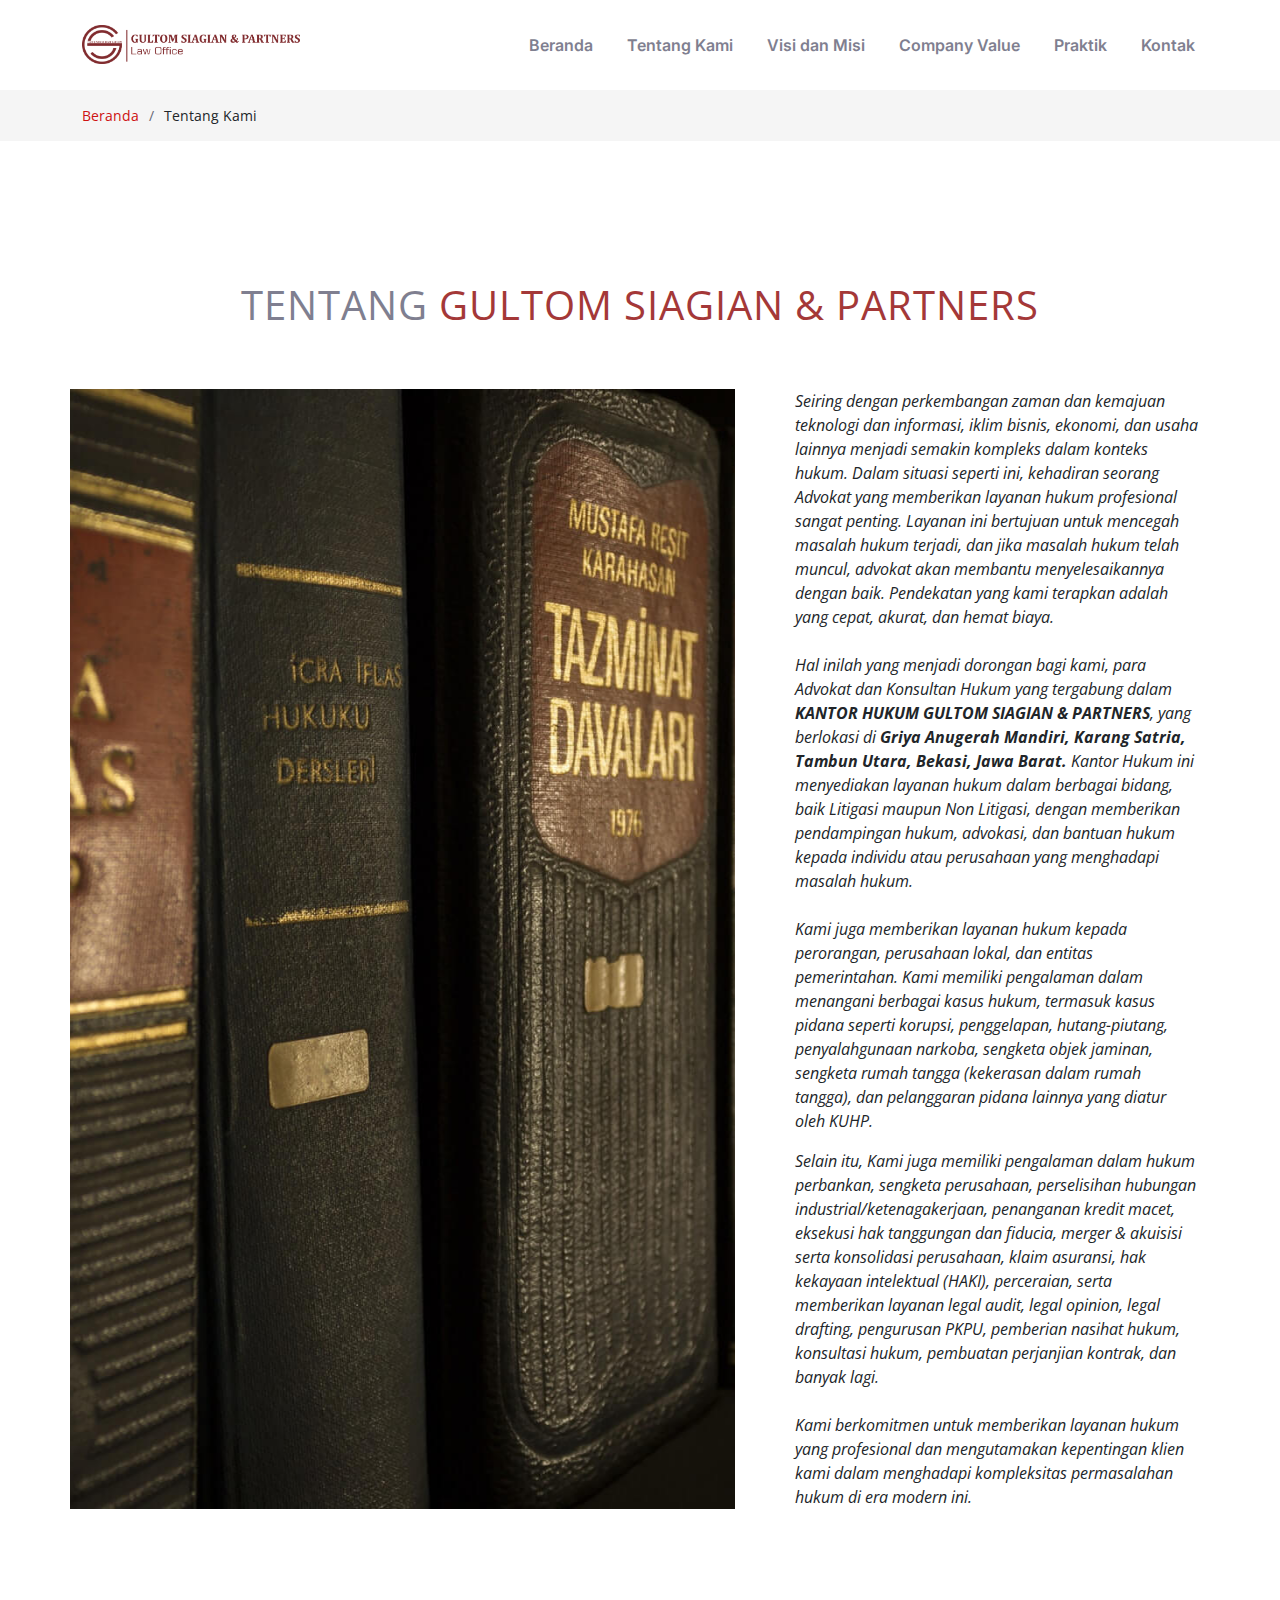
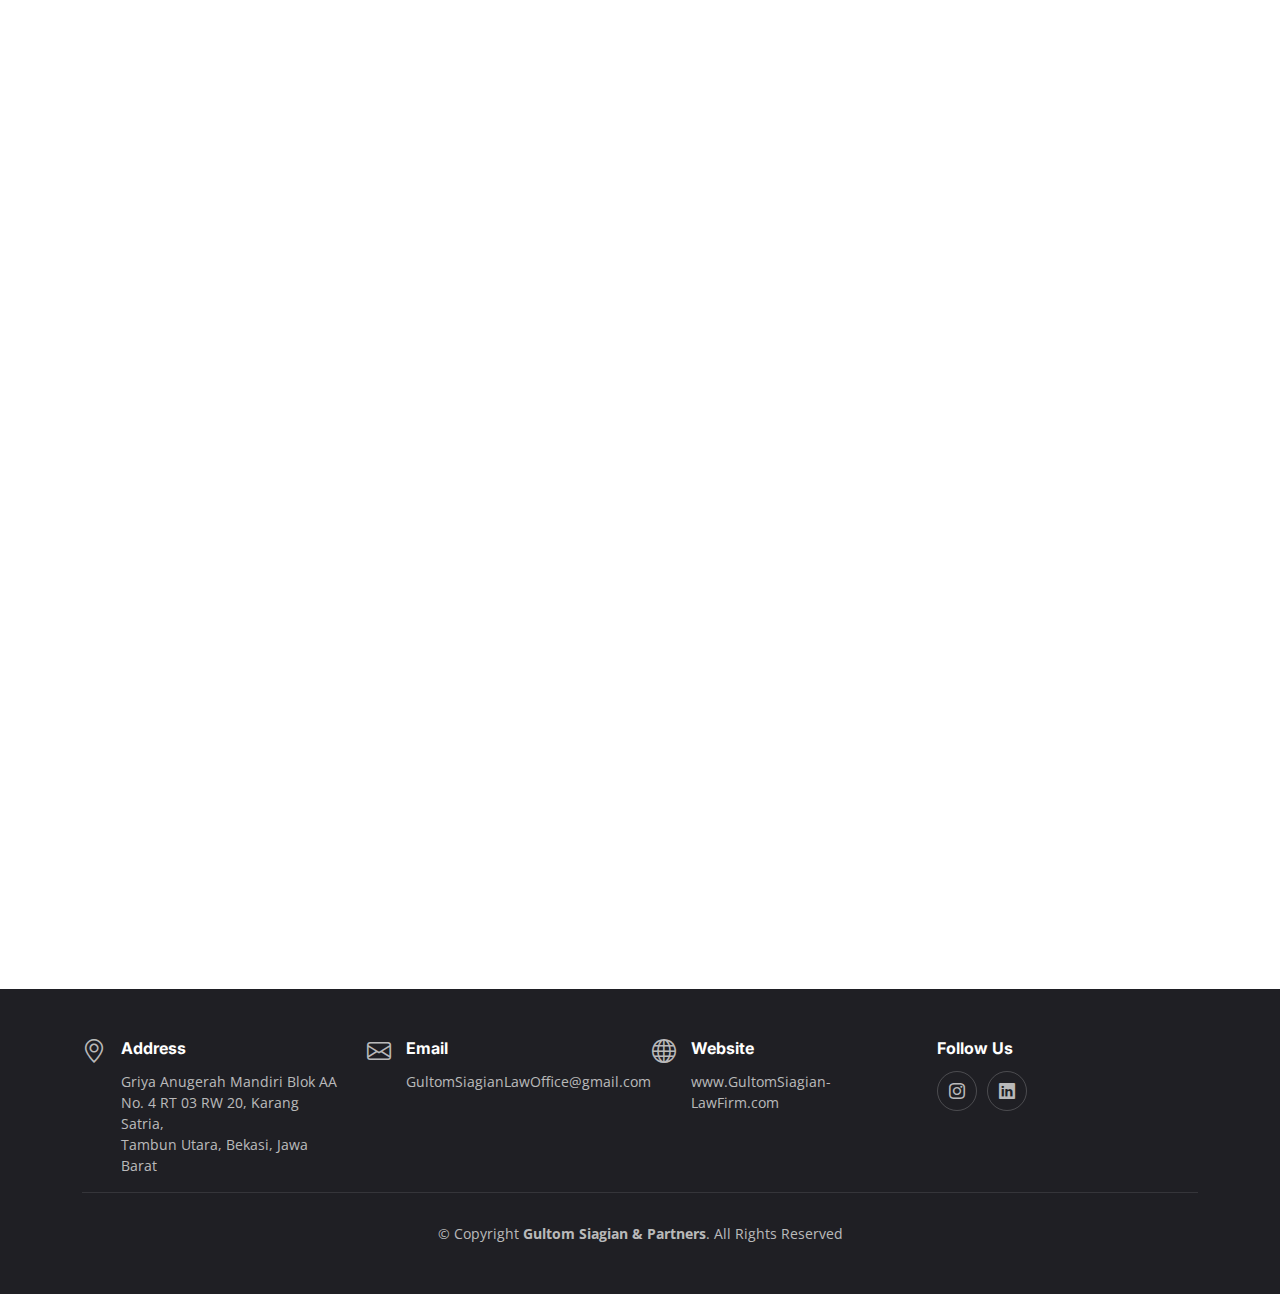
==== about.html @ dcfc1f25 "Add files via upload" ====
<!DOCTYPE html>
<html lang="en">
  <head>
    <meta charset="utf-8" />
    <meta content="width=device-width, initial-scale=1.0" name="viewport" />

    <title>Gultom Siagian & Partners - About Us</title>
    <meta content="" name="description" />
    <meta content="" name="keywords" />

    <!-- Favicons -->
    <link href="assets/img/favicon2.png" rel="icon" />
    <link href="assets/img/apple-touch-icon.png" rel="apple-touch-icon" />

    <!-- Google Fonts -->
    <link rel="preconnect" href="https://fonts.googleapis.com" />
    <link rel="preconnect" href="https://fonts.gstatic.com" crossorigin />
    <link
      href="https://fonts.googleapis.com/css2?family=Open+Sans:ital,wght@0,300;0,400;0,500;0,600;0,700;1,300;1,400;1,600;1,700&family=Amatic+SC:ital,wght@0,300;0,400;0,500;0,600;0,700;1,300;1,400;1,500;1,600;1,700&family=Inter:ital,wght@0,300;0,400;0,500;0,600;0,700;1,300;1,400;1,500;1,600;1,700&display=swap"
      rel="stylesheet"
    />

    <!-- Vendor CSS Files -->
    <link
      href="assets/vendor/bootstrap/css/bootstrap.min.css"
      rel="stylesheet"
    />
    <link
      href="assets/vendor/bootstrap-icons/bootstrap-icons.css"
      rel="stylesheet"
    />
    <link href="assets/vendor/aos/aos.css" rel="stylesheet" />
    <link
      href="assets/vendor/glightbox/css/glightbox.min.css"
      rel="stylesheet"
    />
    <link href="assets/vendor/swiper/swiper-bundle.min.css" rel="stylesheet" />

    <!-- Template Main CSS File -->
    <link href="assets/css/main.css" rel="stylesheet" />
  </head>

  <body>
    <!-- ======= Header ======= -->
    <header id="header" class="header fixed-top d-flex align-items-center">
      <div class="container d-flex align-items-center justify-content-between">
        <a
          href="index.html"
          class="logo d-flex align-items-center me-auto me-lg-0"
        >
          <img src="assets/img/Gultom-Siagian-Partners.png" alt="" />
        </a>

        <nav id="navbar" class="navbar">
          <ul>
            <li><a href="index.html">Beranda</a></li>
            <li><a href="about.html">Tentang Kami</a></li>
            <li><a href="index.html#visimisi">Visi dan Misi</a></li>
            <li><a href="index.html#chefs">Company Value</a></li>
            <li><a href="index.html#Practice">Praktik</a></li>
            <li><a href="index.html#contact">Kontak</a></li>
          </ul>
        </nav>
        <!-- .navbar -->

        <i class="mobile-nav-toggle mobile-nav-show bi bi-list"></i>
        <i class="mobile-nav-toggle mobile-nav-hide d-none bi bi-x"></i>
      </div>
    </header>
    <!-- ======= Breadcrumbs ======= -->
    <div class="breadcrumbs">
      <div class="container">
        <div class="d-flex justify-content-between align-items-center">
          <ol>
            <li><a href="index.html">Beranda</a></li>
            <li>Tentang Kami</li>
          </ol>
        </div>
      </div>
    </div>
    <!-- End Breadcrumbs -->

    <main id="main">

      <!-- ======= About Section ======= -->
    <section id="about-us" class="about">
      <div class="container" data-aos="fade-up">
        <div class="section-header">
          <h2>Tentang <span>Gultom Siagian & Partners</span></h2>
        </div>
        <div class="row gy-4">
          <div class="col-lg-7 position-relative about-img" style="background-image: url(assets/img/About.jpeg) ;" data-aos="fade-up" data-aos-delay="150">
          </div>
          <div class="col-lg-5 d-flex align-items-end" data-aos="fade-up" data-aos-delay="300">
            <div class="content ps-0 ps-lg-5">
              <p><i>
                Seiring dengan perkembangan zaman dan kemajuan teknologi dan informasi, iklim bisnis, ekonomi, dan usaha lainnya menjadi semakin kompleks dalam konteks hukum. Dalam situasi seperti ini, kehadiran seorang Advokat yang memberikan layanan hukum profesional sangat penting. Layanan ini bertujuan untuk mencegah masalah hukum terjadi, dan jika masalah hukum telah muncul, advokat akan membantu menyelesaikannya dengan baik. Pendekatan yang kami terapkan adalah yang cepat, akurat, dan hemat biaya.
                <br>
                <br>
                Hal inilah yang menjadi dorongan bagi kami, para Advokat dan Konsultan Hukum yang tergabung dalam <strong>KANTOR HUKUM GULTOM SIAGIAN & PARTNERS</strong>, yang berlokasi di <strong>Griya Anugerah Mandiri, Karang Satria, Tambun Utara, Bekasi, Jawa Barat.</strong> Kantor Hukum ini menyediakan layanan hukum dalam berbagai bidang, baik Litigasi maupun Non Litigasi, dengan memberikan pendampingan hukum, advokasi, dan bantuan hukum kepada individu atau perusahaan yang menghadapi masalah hukum.
                <br>
                <br>
                Kami juga memberikan layanan hukum kepada perorangan, perusahaan lokal, dan entitas pemerintahan. Kami memiliki pengalaman dalam menangani berbagai kasus hukum, termasuk kasus pidana seperti korupsi, penggelapan, hutang-piutang, penyalahgunaan narkoba, sengketa objek jaminan, sengketa rumah tangga (kekerasan dalam rumah tangga), dan pelanggaran pidana lainnya yang diatur oleh KUHP.
              </i>
              </p>
              <p>
              <i>
                Selain itu, Kami juga memiliki pengalaman dalam hukum perbankan, sengketa perusahaan, perselisihan hubungan industrial/ketenagakerjaan, penanganan kredit macet, eksekusi hak tanggungan dan fiducia, merger & akuisisi serta konsolidasi perusahaan, klaim asuransi, hak kekayaan intelektual (HAKI), perceraian, serta memberikan layanan legal audit, legal opinion, legal drafting, pengurusan PKPU, pemberian nasihat hukum, konsultasi hukum, pembuatan perjanjian kontrak, dan banyak lagi.
                <br>
                <br>
                Kami berkomitmen untuk memberikan layanan hukum yang profesional dan mengutamakan kepentingan klien kami dalam menghadapi kompleksitas permasalahan hukum di era modern ini.
              </i>
              </p>
            </div>
          </div>
        </div>
      </div>
    </section>
    <section id="about-us" class="about2 ">
      <div class="container" data-aos="fade-up">
        <div class="row gy-4">
          <div class="col-lg-7 position-relative about-img" style="background-image: url(assets/img/About5.jpg) ;" data-aos="fade-up" data-aos-delay="150">
          </div>
          <div class="col-lg-5 d-flex align-items-end" data-aos="fade-up" data-aos-delay="300">
            <div class="content ps-0 ps-lg-5">
              <p>
                <strong><i>"Kantor Hukum Gultom Siagian & Partners</strong> merupakan Firma Hukum yang
                menjunjung tinggi Kualitas Layanan Hukum guna membela kepentingan Klien atas
                persoalan hukum yang dihadapi dengan berpegang teguh pada nilai-nilai filosofi
                keadilan, kepastian dan kemanfaatan Hukum.

                <br>
                <br>
                Berdasarkan prinsip-prinsip filosofi tersebut, kami berupaya untuk memberikan layanan jasa hukum terbaik demi kepentingan klien kami. Kami menawarkan layanan hukum preventif (pencegahan) dan layanan hukum represif (pengendalian) sesuai dengan berbagai alternatif solusi yang sesuai dengan peraturan perundang-undangan yang berlaku, serta teori dan prinsip hukum yang berlaku, baik pada tingkat lokal, nasional, maupun internasional.</i>
              </p>

              <p>
                 <i>Intinya, kami bertujuan untuk menjadikan pilihan terbaik bagi klien kami sebagai fokus utama. Kantor Hukum <strong>Gultom Siagian & Partners</strong> memiliki tim yang ahli di bidangnya masing-masing, serta telah menjalin kerja sama dengan institusi dan tenaga ahli (expert) dari perguruan tinggi dan praktisi profesional yang diakui.
                <br>
                <br>
                Komitmen kami adalah memberikan layanan hukum dengan menjunjung tinggi prinsip profesionalisme dan mengutamakan kepentingan pencari keadilan, selalu dalam batas instrumen hukum yang berlaku. Pengembangan kantor hukum yang mementingkan prinsip profesionalisme adalah respons kami terhadap tantangan dan kebutuhan penyelesaian hukum dalam dunia modern.<strong>"</strong></i>
              </p>
            </div>
          </div>
        </div>
      </div>
    </section>
    <!-- End About Section -->

    </main>
    <!-- End #main -->

    <!-- ======= Footer ======= -->
    <footer id="footer" class="footer">
      <div class="container">
        <div class="row gy-3">
          <div class="col-lg-3 col-md-6 d-flex">
            <i class="bi bi-geo-alt icon"></i>
            <div>
              <h4>Address</h4>
              <p>
                Griya Anugerah Mandiri Blok AA <br />
                No. 4 RT 03 RW 20, Karang Satria,<br />
                Tambun Utara, Bekasi, Jawa Barat<br />
              </p>
            </div>
          </div>
          <div class="col-lg-3 col-md-6 footer-links d-flex">
            <i class="bi bi-envelope icon"></i>
            <div>
              <h4>Email</h4>
              <p>
                GultomSiagianLawOffice@gmail.com<br />
              </p>
            </div>
          </div>
          <div class="col-lg-3 col-md-6 footer-links d-flex">
            <i class="bi bi-globe icon"></i>
            <div>
              <h4>Website</h4>
              <p>
                www.GultomSiagian-LawFirm.com
              </p>
            </div>
          </div>
          <div class="col-lg-3 col-md-6 footer-links">
            <h4>Follow Us</h4>
            <div class="social-links d-flex">
              <!-- <a href="#" class="twitter"><i class="bi bi-twitter"></i></a> -->
              <!-- <a href="#" class="facebook"><i class="bi bi-facebook"></i></a> -->
              <a href="https://www.instagram.com/gsplawofficial/" class="instagram"><i class="bi bi-instagram"></i></a>
              <a href="https://www.linkedin.com/company/gultomsiagianandpartners/" class="linkedin"><i class="bi bi-linkedin"></i></a>
            </div>
          </div>
        </div>
      </div>
      <div class="container">
        <div class="copyright">
          &copy; Copyright <strong><span>Gultom Siagian & Partners</span></strong>. All Rights Reserved
        </div>
      </div>
    </footer>
    <!-- End Footer -->

    <a
      href="#"
      class="scroll-top d-flex align-items-center justify-content-center"
      ><i class="bi bi-arrow-up-short"></i
    ></a>
    <div id="preloader"></div>

    <!-- Vendor JS Files -->
    <script src="assets/vendor/bootstrap/js/bootstrap.bundle.min.js"></script>
    <script src="assets/vendor/aos/aos.js"></script>
    <script src="assets/vendor/glightbox/js/glightbox.min.js"></script>
    <script src="assets/vendor/purecounter/purecounter_vanilla.js"></script>
    <script src="assets/vendor/swiper/swiper-bundle.min.js"></script>
    <script src="assets/vendor/php-email-form/validate.js"></script>

    <!-- Template Main JS File -->
    <script src="assets/js/main.js"></script>
  </body>
</html>
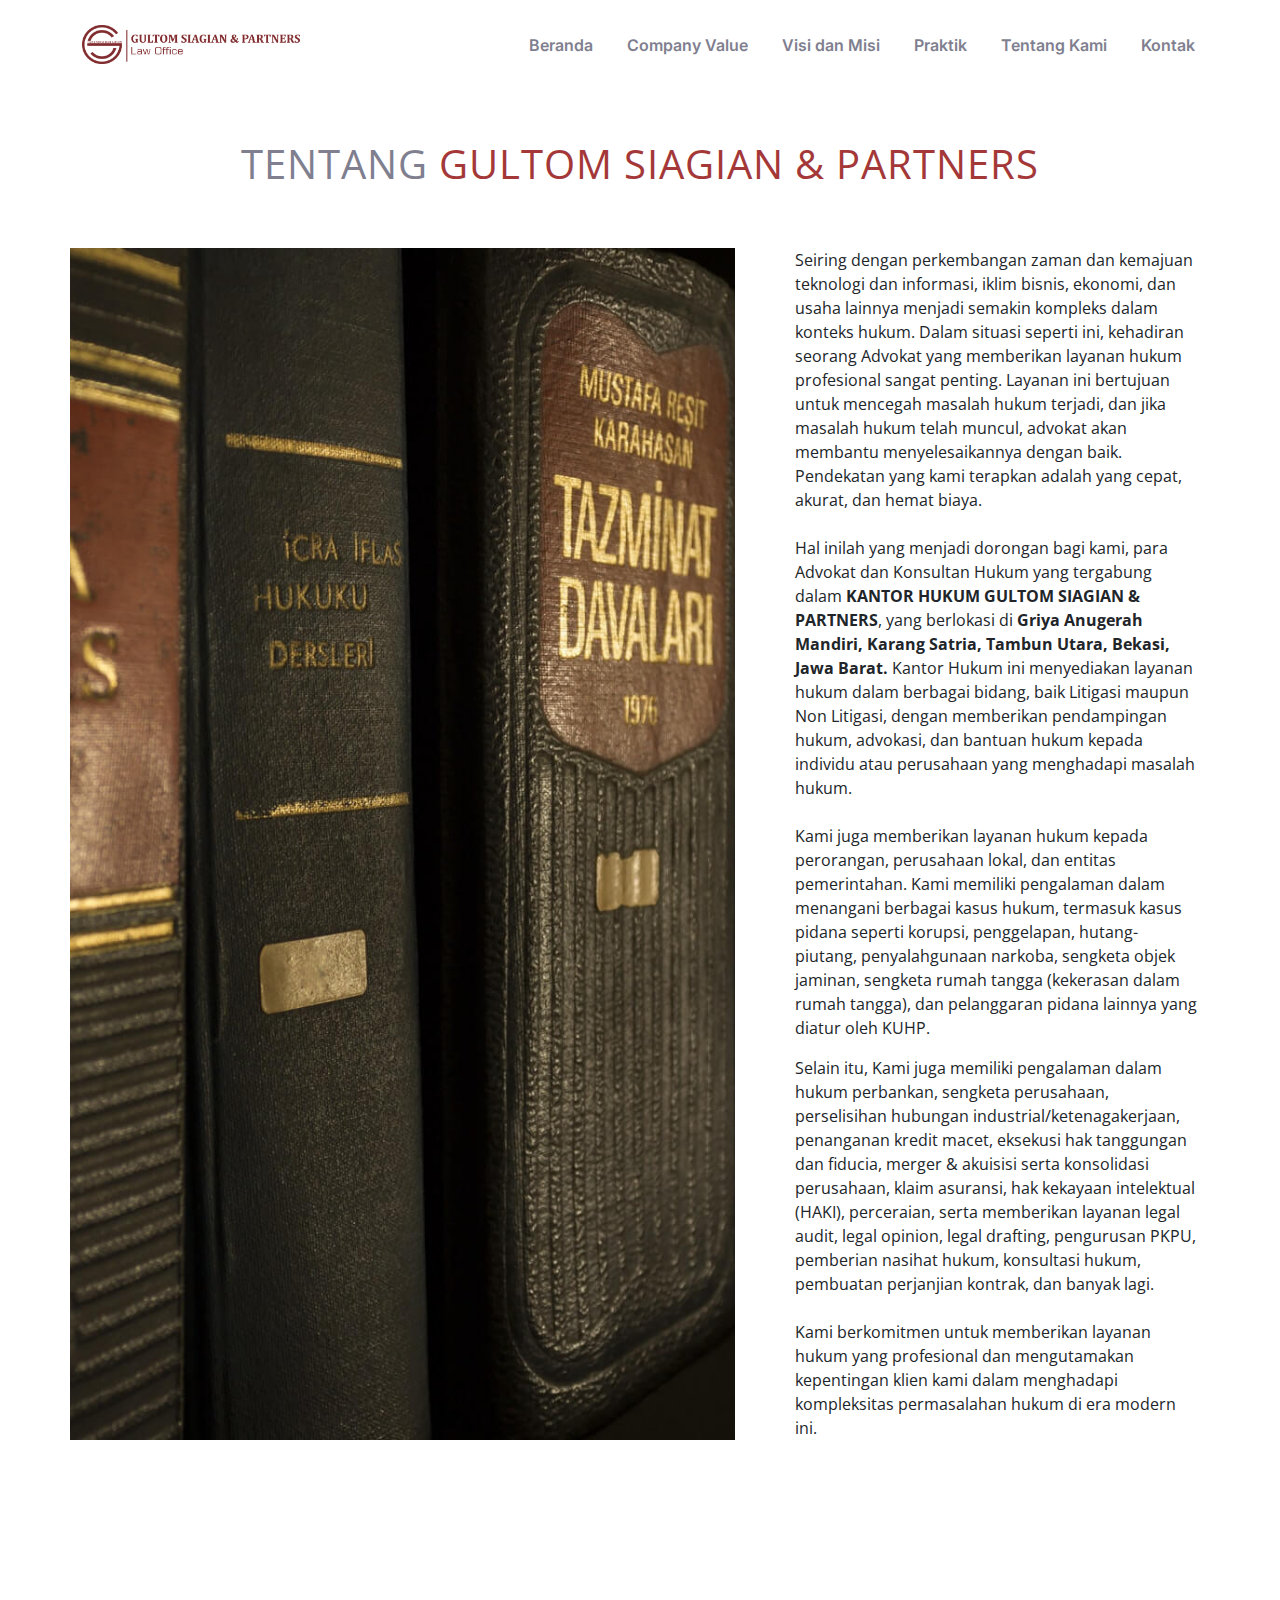
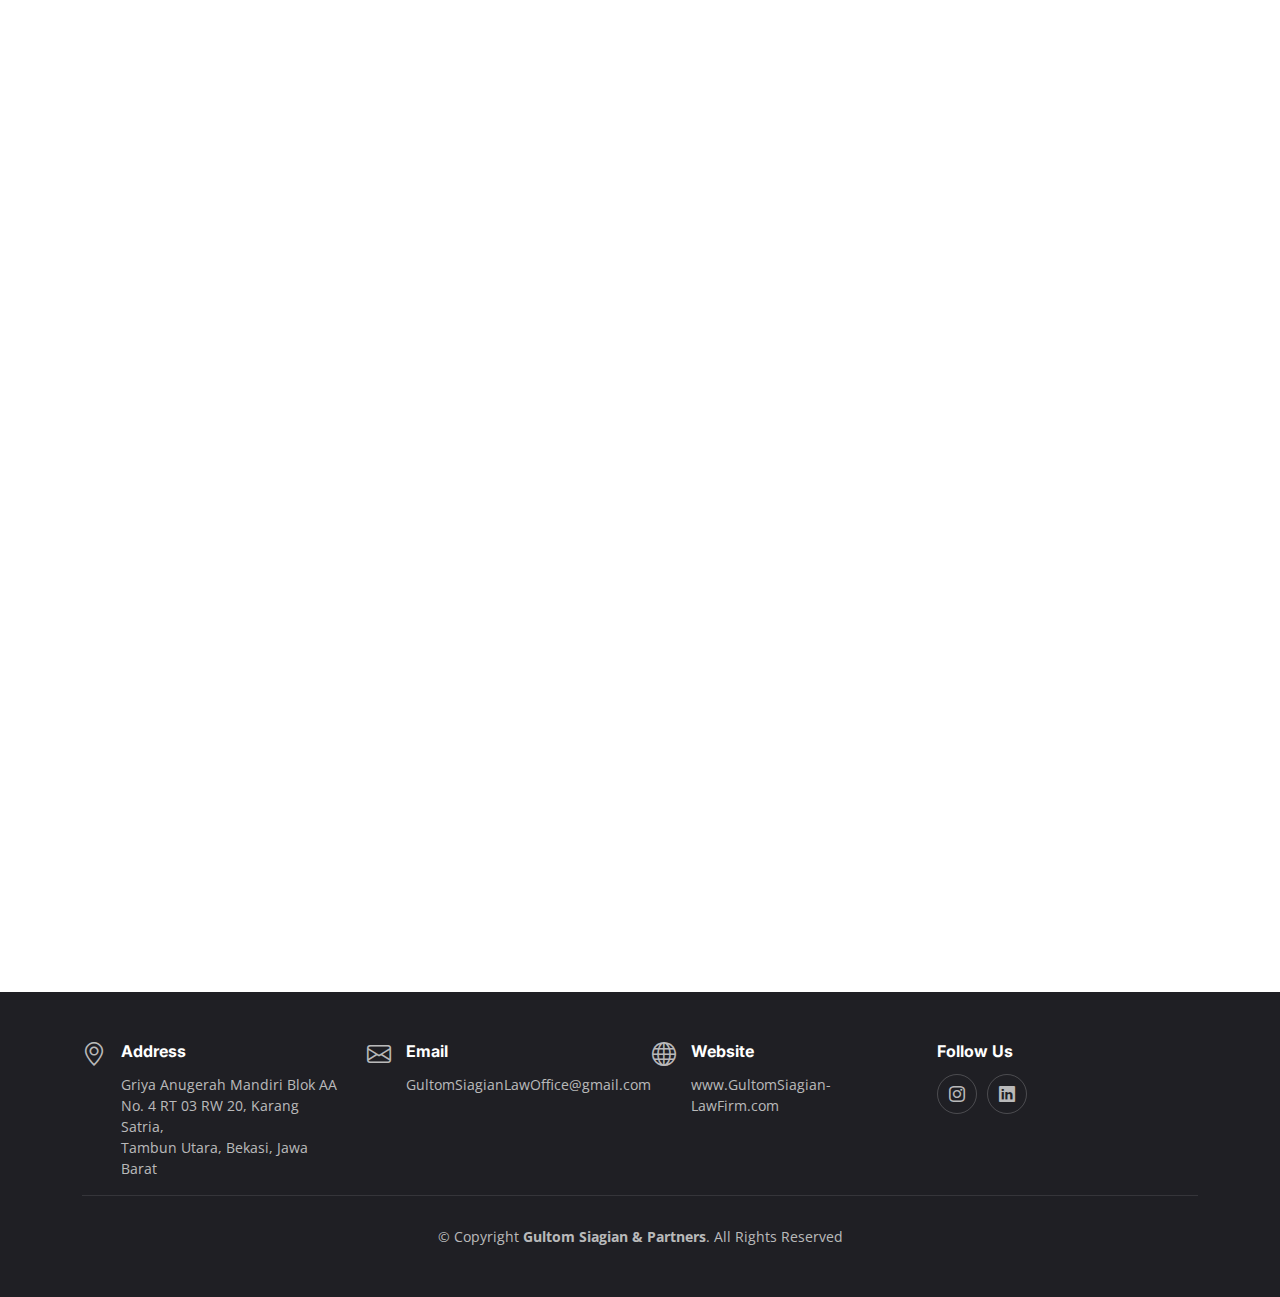
==== commit 783326b5: "1st 09nov2023" ====
--- a/about.html
+++ b/about.html
@@ -54,10 +54,10 @@
         <nav id="navbar" class="navbar">
           <ul>
             <li><a href="index.html">Beranda</a></li>
+            <li><a href="index.html#chefs">Company Value</a></li>
+            <li><a href="index.html#visimisi">Visi dan Misi</a></li>
+            <li><a href="index.html#Practice">Praktik</a></li>
             <li><a href="about.html">Tentang Kami</a></li>
-            <li><a href="index.html#visimisi">Visi dan Misi</a></li>
-            <li><a href="index.html#chefs">Company Value</a></li>
-            <li><a href="index.html#Practice">Praktik</a></li>
             <li><a href="index.html#contact">Kontak</a></li>
           </ul>
         </nav>
@@ -68,7 +68,7 @@
       </div>
     </header>
     <!-- ======= Breadcrumbs ======= -->
-    <div class="breadcrumbs">
+    <!-- <div class="breadcrumbs">
       <div class="container">
         <div class="d-flex justify-content-between align-items-center">
           <ol>
@@ -77,7 +77,7 @@
           </ol>
         </div>
       </div>
-    </div>
+    </div> -->
     <!-- End Breadcrumbs -->
 
     <main id="main">
@@ -93,7 +93,7 @@
           </div>
           <div class="col-lg-5 d-flex align-items-end" data-aos="fade-up" data-aos-delay="300">
             <div class="content ps-0 ps-lg-5">
-              <p><i>
+              <p>
                 Seiring dengan perkembangan zaman dan kemajuan teknologi dan informasi, iklim bisnis, ekonomi, dan usaha lainnya menjadi semakin kompleks dalam konteks hukum. Dalam situasi seperti ini, kehadiran seorang Advokat yang memberikan layanan hukum profesional sangat penting. Layanan ini bertujuan untuk mencegah masalah hukum terjadi, dan jika masalah hukum telah muncul, advokat akan membantu menyelesaikannya dengan baik. Pendekatan yang kami terapkan adalah yang cepat, akurat, dan hemat biaya.
                 <br>
                 <br>
@@ -101,15 +101,12 @@
                 <br>
                 <br>
                 Kami juga memberikan layanan hukum kepada perorangan, perusahaan lokal, dan entitas pemerintahan. Kami memiliki pengalaman dalam menangani berbagai kasus hukum, termasuk kasus pidana seperti korupsi, penggelapan, hutang-piutang, penyalahgunaan narkoba, sengketa objek jaminan, sengketa rumah tangga (kekerasan dalam rumah tangga), dan pelanggaran pidana lainnya yang diatur oleh KUHP.
-              </i>
-              </p>
-              <p>
-              <i>
+              </p>
+              <p>
                 Selain itu, Kami juga memiliki pengalaman dalam hukum perbankan, sengketa perusahaan, perselisihan hubungan industrial/ketenagakerjaan, penanganan kredit macet, eksekusi hak tanggungan dan fiducia, merger & akuisisi serta konsolidasi perusahaan, klaim asuransi, hak kekayaan intelektual (HAKI), perceraian, serta memberikan layanan legal audit, legal opinion, legal drafting, pengurusan PKPU, pemberian nasihat hukum, konsultasi hukum, pembuatan perjanjian kontrak, dan banyak lagi.
                 <br>
                 <br>
                 Kami berkomitmen untuk memberikan layanan hukum yang profesional dan mengutamakan kepentingan klien kami dalam menghadapi kompleksitas permasalahan hukum di era modern ini.
-              </i>
               </p>
             </div>
           </div>
@@ -124,21 +121,21 @@
           <div class="col-lg-5 d-flex align-items-end" data-aos="fade-up" data-aos-delay="300">
             <div class="content ps-0 ps-lg-5">
               <p>
-                <strong><i>"Kantor Hukum Gultom Siagian & Partners</strong> merupakan Firma Hukum yang
+                <strong>Kantor Hukum Gultom Siagian & Partners</strong> merupakan Firma Hukum yang
                 menjunjung tinggi Kualitas Layanan Hukum guna membela kepentingan Klien atas
                 persoalan hukum yang dihadapi dengan berpegang teguh pada nilai-nilai filosofi
                 keadilan, kepastian dan kemanfaatan Hukum.
 
                 <br>
                 <br>
-                Berdasarkan prinsip-prinsip filosofi tersebut, kami berupaya untuk memberikan layanan jasa hukum terbaik demi kepentingan klien kami. Kami menawarkan layanan hukum preventif (pencegahan) dan layanan hukum represif (pengendalian) sesuai dengan berbagai alternatif solusi yang sesuai dengan peraturan perundang-undangan yang berlaku, serta teori dan prinsip hukum yang berlaku, baik pada tingkat lokal, nasional, maupun internasional.</i>
-              </p>
-
-              <p>
-                 <i>Intinya, kami bertujuan untuk menjadikan pilihan terbaik bagi klien kami sebagai fokus utama. Kantor Hukum <strong>Gultom Siagian & Partners</strong> memiliki tim yang ahli di bidangnya masing-masing, serta telah menjalin kerja sama dengan institusi dan tenaga ahli (expert) dari perguruan tinggi dan praktisi profesional yang diakui.
-                <br>
-                <br>
-                Komitmen kami adalah memberikan layanan hukum dengan menjunjung tinggi prinsip profesionalisme dan mengutamakan kepentingan pencari keadilan, selalu dalam batas instrumen hukum yang berlaku. Pengembangan kantor hukum yang mementingkan prinsip profesionalisme adalah respons kami terhadap tantangan dan kebutuhan penyelesaian hukum dalam dunia modern.<strong>"</strong></i>
+                Berdasarkan prinsip-prinsip filosofi tersebut, kami berupaya untuk memberikan layanan jasa hukum terbaik demi kepentingan klien kami. Kami menawarkan layanan hukum preventif (pencegahan) dan layanan hukum represif (pengendalian) sesuai dengan berbagai alternatif solusi yang sesuai dengan peraturan perundang-undangan yang berlaku, serta teori dan prinsip hukum yang berlaku, baik pada tingkat lokal, nasional, maupun internasional.
+              </p>
+
+              <p>
+                 Intinya, kami bertujuan untuk menjadikan pilihan terbaik bagi klien kami sebagai fokus utama. Kantor Hukum <strong>Gultom Siagian & Partners</strong> memiliki tim yang ahli di bidangnya masing-masing, serta telah menjalin kerja sama dengan institusi dan tenaga ahli (expert) dari perguruan tinggi dan praktisi profesional yang diakui.
+                <br>
+                <br>
+                Komitmen kami adalah memberikan layanan hukum dengan menjunjung tinggi prinsip profesionalisme dan mengutamakan kepentingan pencari keadilan, selalu dalam batas instrumen hukum yang berlaku. Pengembangan kantor hukum yang mementingkan prinsip profesionalisme adalah respons kami terhadap tantangan dan kebutuhan penyelesaian hukum dalam dunia modern.
               </p>
             </div>
           </div>
--- a/assets/css/main.css
+++ b/assets/css/main.css
@@ -88,7 +88,7 @@
 /*--------------------------------------------------------------
 # Breadcrumbs
 --------------------------------------------------------------*/
-.breadcrumbs {
+/* .breadcrumbs {
   padding: 15px 0;
   background: rgba(55, 55, 63, 0.05);
   margin-top: 90px;
@@ -142,7 +142,7 @@
   .breadcrumbs ol li {
     display: inline-block;
   }
-}
+} */
 
 /*--------------------------------------------------------------
 # Scroll top button
@@ -650,85 +650,6 @@
   margin-bottom: 0;
 }
 
-.about .play-btn {
-  width: 94px;
-  height: 94px;
-  background: radial-gradient(var(--color-primary) 50%, rgba(206, 18, 18, 0.4) 52%);
-  border-radius: 50%;
-  display: block;
-  position: absolute;
-  left: calc(50% - 47px);
-  top: calc(50% - 47px);
-  overflow: hidden;
-}
-
-.about .play-btn:before {
-  content: "";
-  position: absolute;
-  width: 120px;
-  height: 120px;
-  animation-delay: 0s;
-  animation: pulsate-btn 2s;
-  animation-direction: forwards;
-  animation-iteration-count: infinite;
-  animation-timing-function: steps;
-  opacity: 1;
-  border-radius: 50%;
-  border: 5px solid rgba(206, 18, 18, 0.7);
-  top: -15%;
-  left: -15%;
-  background: rgba(198, 16, 0, 0);
-}
-
-.about .play-btn:after {
-  content: "";
-  position: absolute;
-  left: 50%;
-  top: 50%;
-  transform: translateX(-40%) translateY(-50%);
-  width: 0;
-  height: 0;
-  border-top: 10px solid transparent;
-  border-bottom: 10px solid transparent;
-  border-left: 15px solid #fff;
-  z-index: 100;
-  transition: all 400ms cubic-bezier(0.55, 0.055, 0.675, 0.19);
-}
-
-.about .play-btn:hover:before {
-  content: "";
-  position: absolute;
-  left: 50%;
-  top: 50%;
-  transform: translateX(-40%) translateY(-50%);
-  width: 0;
-  height: 0;
-  border: none;
-  border-top: 10px solid transparent;
-  border-bottom: 10px solid transparent;
-  border-left: 15px solid #fff;
-  z-index: 200;
-  animation: none;
-  border-radius: 0;
-}
-
-.about .play-btn:hover:after {
-  border-left: 15px solid var(--color-primary);
-  transform: scale(20);
-}
-
-@keyframes pulsate-btn {
-  0% {
-    transform: scale(0.6, 0.6);
-    opacity: 1;
-  }
-
-  100% {
-    transform: scale(1, 1);
-    opacity: 0;
-  }
-}
-
 /*--------------------------------------------------------------
 # Why Us Section
 --------------------------------------------------------------*/
@@ -963,13 +884,6 @@
   height: auto;
 }
 
-@media (min-width:320px){
-    .visimisi .misi h1 {
-      font-size: 24px; 
-      margin-top: 20px;
-    }
-}
-
 /* CSS untuk membuat misi rapih */
 
 .visimisi .misi {
@@ -1444,10 +1358,10 @@
 }
 
 /*--------------------------------------------------------------
-# Hero Section
+#  Section
 --------------------------------------------------------------*/
 .hero {
-  background: url('/GSP/assets/img/GSLawOffice.png') center center no-repeat;
+  background: url('../img/GSLawOffice3.png') center center no-repeat;
   width: 100%;
   margin-top: 90px;
   height: 95vh;
@@ -1575,4 +1489,4 @@
 
 .footer .credits a {
   color: #fff;
-}+}
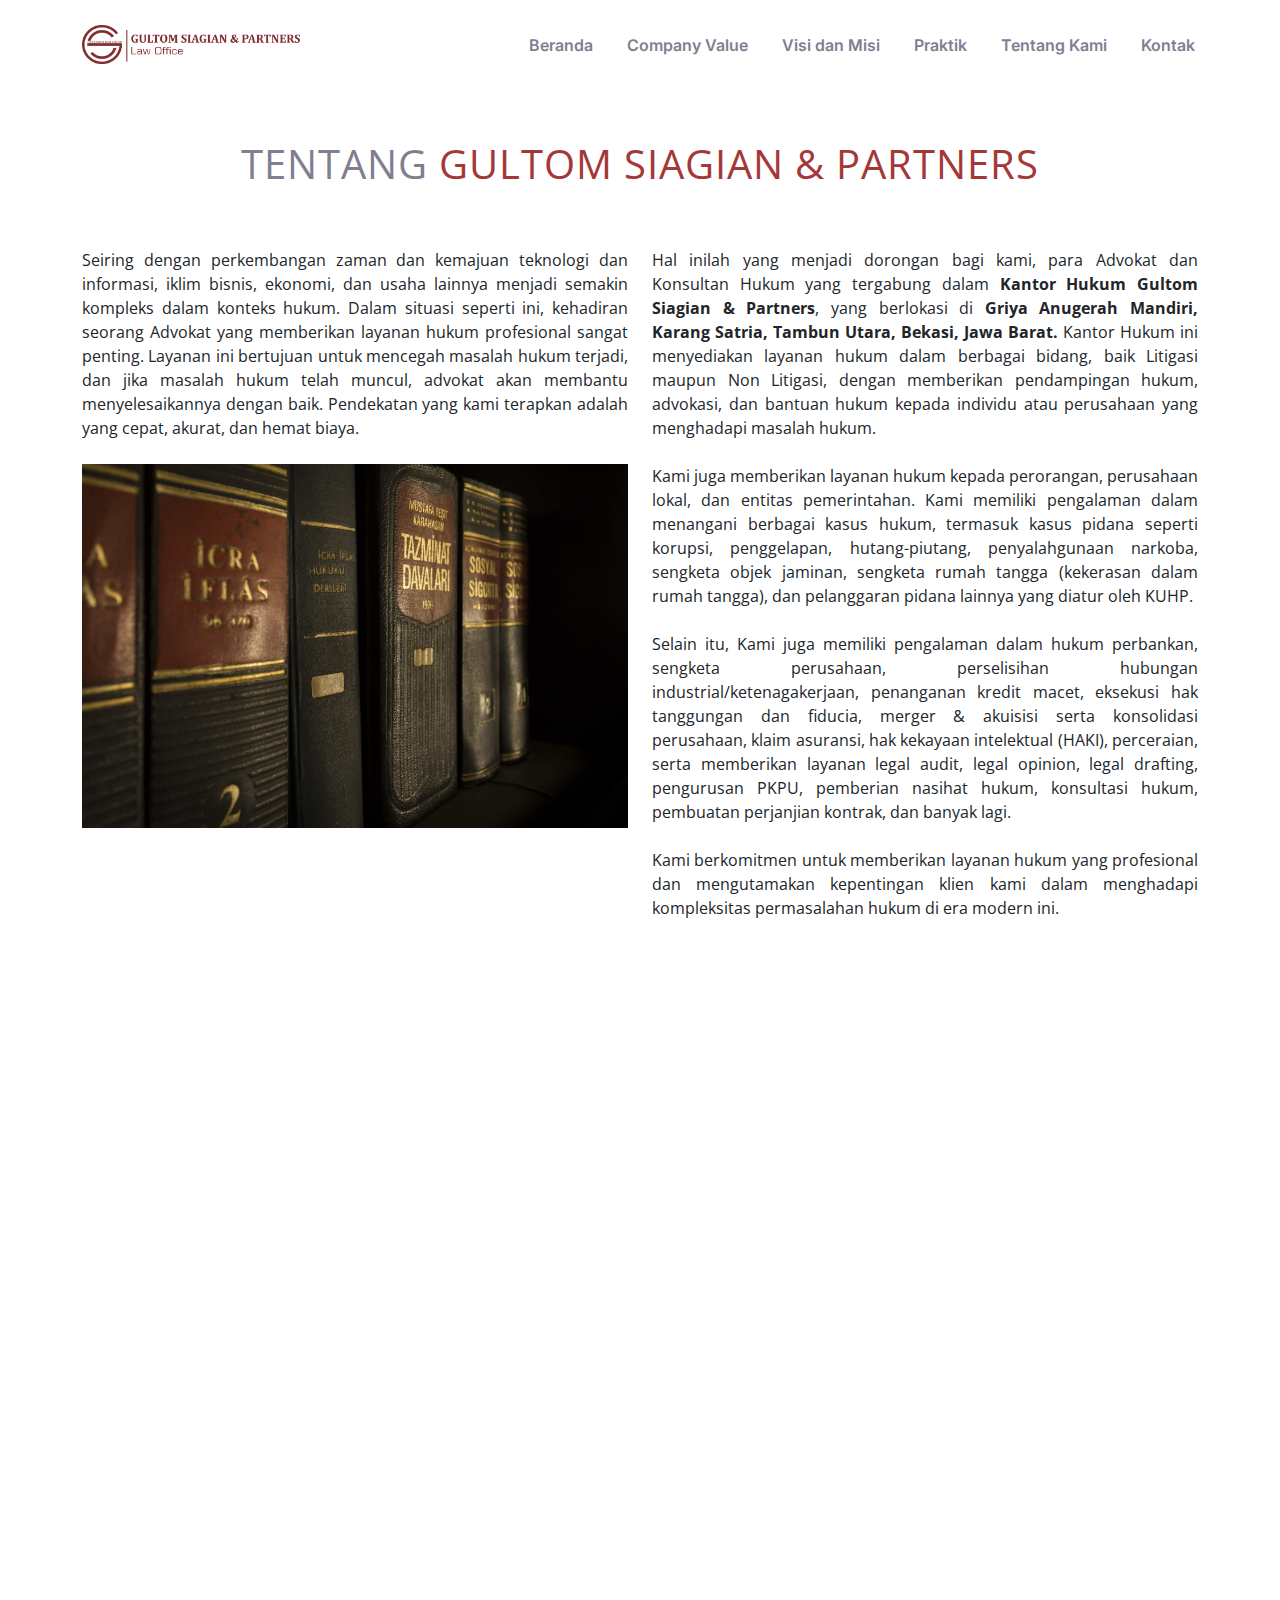
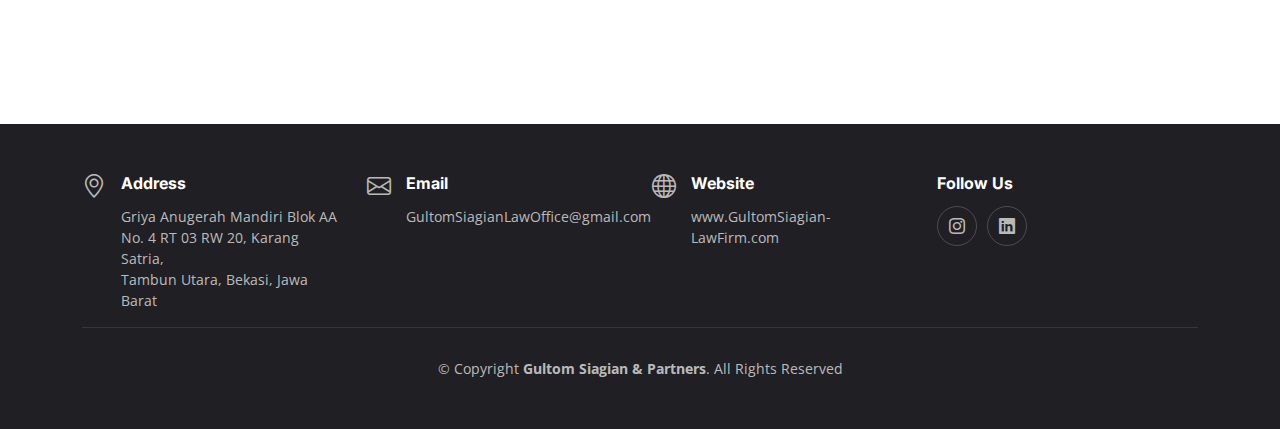
==== commit 7b905c3f: "1st 10nov2023" ====
--- a/about.html
+++ b/about.html
@@ -81,70 +81,63 @@
     <!-- End Breadcrumbs -->
 
     <main id="main">
-
-      <!-- ======= About Section ======= -->
-    <section id="about-us" class="about">
-      <div class="container" data-aos="fade-up">
-        <div class="section-header">
-          <h2>Tentang <span>Gultom Siagian & Partners</span></h2>
-        </div>
-        <div class="row gy-4">
-          <div class="col-lg-7 position-relative about-img" style="background-image: url(assets/img/About.jpeg) ;" data-aos="fade-up" data-aos-delay="150">
-          </div>
-          <div class="col-lg-5 d-flex align-items-end" data-aos="fade-up" data-aos-delay="300">
-            <div class="content ps-0 ps-lg-5">
+      <section id="about" class="about">
+        <div class="container" data-aos="fade-up">
+          <div class="section-header">
+            <h2>Tentang <span>Gultom Siagian & Partners</span></h2>
+          </div>
+          <div class="row text-justify">
+            <div class="col-lg-6">
               <p>
                 Seiring dengan perkembangan zaman dan kemajuan teknologi dan informasi, iklim bisnis, ekonomi, dan usaha lainnya menjadi semakin kompleks dalam konteks hukum. Dalam situasi seperti ini, kehadiran seorang Advokat yang memberikan layanan hukum profesional sangat penting. Layanan ini bertujuan untuk mencegah masalah hukum terjadi, dan jika masalah hukum telah muncul, advokat akan membantu menyelesaikannya dengan baik. Pendekatan yang kami terapkan adalah yang cepat, akurat, dan hemat biaya.
-                <br>
-                <br>
-                Hal inilah yang menjadi dorongan bagi kami, para Advokat dan Konsultan Hukum yang tergabung dalam <strong>KANTOR HUKUM GULTOM SIAGIAN & PARTNERS</strong>, yang berlokasi di <strong>Griya Anugerah Mandiri, Karang Satria, Tambun Utara, Bekasi, Jawa Barat.</strong> Kantor Hukum ini menyediakan layanan hukum dalam berbagai bidang, baik Litigasi maupun Non Litigasi, dengan memberikan pendampingan hukum, advokasi, dan bantuan hukum kepada individu atau perusahaan yang menghadapi masalah hukum.
-                <br>
-                <br>
+              </p>
+              </br>
+              <img src="./assets/img/About.jpeg" class="img-fluid" alt="" />
+            </div>
+            <div class="col-lg-6">
+              <p>
+                Hal inilah yang menjadi dorongan bagi kami, para Advokat dan Konsultan Hukum yang tergabung dalam <strong>Kantor Hukum Gultom Siagian & Partners</strong>, yang berlokasi di <strong>Griya Anugerah Mandiri, Karang Satria, Tambun Utara, Bekasi, Jawa Barat.</strong> Kantor Hukum ini menyediakan layanan hukum dalam berbagai bidang, baik Litigasi maupun Non Litigasi, dengan memberikan pendampingan hukum, advokasi, dan bantuan hukum kepada individu atau perusahaan yang menghadapi masalah hukum.
+              </br>
+              </br>
                 Kami juga memberikan layanan hukum kepada perorangan, perusahaan lokal, dan entitas pemerintahan. Kami memiliki pengalaman dalam menangani berbagai kasus hukum, termasuk kasus pidana seperti korupsi, penggelapan, hutang-piutang, penyalahgunaan narkoba, sengketa objek jaminan, sengketa rumah tangga (kekerasan dalam rumah tangga), dan pelanggaran pidana lainnya yang diatur oleh KUHP.
-              </p>
-              <p>
+              </br>
+              </br>
                 Selain itu, Kami juga memiliki pengalaman dalam hukum perbankan, sengketa perusahaan, perselisihan hubungan industrial/ketenagakerjaan, penanganan kredit macet, eksekusi hak tanggungan dan fiducia, merger & akuisisi serta konsolidasi perusahaan, klaim asuransi, hak kekayaan intelektual (HAKI), perceraian, serta memberikan layanan legal audit, legal opinion, legal drafting, pengurusan PKPU, pemberian nasihat hukum, konsultasi hukum, pembuatan perjanjian kontrak, dan banyak lagi.
-                <br>
-                <br>
+              </br>
+              </br>
                 Kami berkomitmen untuk memberikan layanan hukum yang profesional dan mengutamakan kepentingan klien kami dalam menghadapi kompleksitas permasalahan hukum di era modern ini.
               </p>
             </div>
           </div>
         </div>
-      </div>
-    </section>
-    <section id="about-us" class="about2 ">
-      <div class="container" data-aos="fade-up">
-        <div class="row gy-4">
-          <div class="col-lg-7 position-relative about-img" style="background-image: url(assets/img/About5.jpg) ;" data-aos="fade-up" data-aos-delay="150">
-          </div>
-          <div class="col-lg-5 d-flex align-items-end" data-aos="fade-up" data-aos-delay="300">
-            <div class="content ps-0 ps-lg-5">
-              <p>
-                <strong>Kantor Hukum Gultom Siagian & Partners</strong> merupakan Firma Hukum yang
-                menjunjung tinggi Kualitas Layanan Hukum guna membela kepentingan Klien atas
-                persoalan hukum yang dihadapi dengan berpegang teguh pada nilai-nilai filosofi
-                keadilan, kepastian dan kemanfaatan Hukum.
-
-                <br>
-                <br>
+      </section>
+      <section id="about" class="about2">
+        <div class="container" data-aos="fade-up">
+          <div class="row text-justify">
+            <div class="col-lg-6">
+              <img src="./assets/img/About5.jpg" class="img-fluid" alt="" />
+            </div>
+            <div class="col-lg-6">
+              <p>
+              <strong>Kantor Hukum Gultom Siagian & Partners</strong> merupakan Firma Hukum yang menjunjung tinggi Kualitas Layanan Hukum guna membela kepentingan Klien atas persoalan hukum yang dihadapi dengan berpegang teguh pada nilai-nilai filosofi keadilan, kepastian dan kemanfaatan Hukum.
+              </br>
+              </br>
                 Berdasarkan prinsip-prinsip filosofi tersebut, kami berupaya untuk memberikan layanan jasa hukum terbaik demi kepentingan klien kami. Kami menawarkan layanan hukum preventif (pencegahan) dan layanan hukum represif (pengendalian) sesuai dengan berbagai alternatif solusi yang sesuai dengan peraturan perundang-undangan yang berlaku, serta teori dan prinsip hukum yang berlaku, baik pada tingkat lokal, nasional, maupun internasional.
-              </p>
-
-              <p>
-                 Intinya, kami bertujuan untuk menjadikan pilihan terbaik bagi klien kami sebagai fokus utama. Kantor Hukum <strong>Gultom Siagian & Partners</strong> memiliki tim yang ahli di bidangnya masing-masing, serta telah menjalin kerja sama dengan institusi dan tenaga ahli (expert) dari perguruan tinggi dan praktisi profesional yang diakui.
-                <br>
-                <br>
+              </br>
+              </br>
+                Intinya, kami bertujuan untuk menjadikan pilihan terbaik bagi klien kami sebagai fokus utama. Kantor Hukum Gultom Siagian & Partners memiliki tim yang ahli di bidangnya masing-masing, serta telah menjalin kerja sama dengan institusi dan tenaga ahli (expert) dari perguruan tinggi dan praktisi profesional yang diakui.
+              </br>
+              </br>
                 Komitmen kami adalah memberikan layanan hukum dengan menjunjung tinggi prinsip profesionalisme dan mengutamakan kepentingan pencari keadilan, selalu dalam batas instrumen hukum yang berlaku. Pengembangan kantor hukum yang mementingkan prinsip profesionalisme adalah respons kami terhadap tantangan dan kebutuhan penyelesaian hukum dalam dunia modern.
               </p>
             </div>
           </div>
         </div>
-      </div>
-    </section>
-    <!-- End About Section -->
-
+      </section>
+      
+      <!-- End About Section -->
     </main>
+    
     <!-- End #main -->
 
     <!-- ======= Footer ======= -->
@@ -166,18 +159,14 @@
             <i class="bi bi-envelope icon"></i>
             <div>
               <h4>Email</h4>
-              <p>
-                GultomSiagianLawOffice@gmail.com<br />
-              </p>
+              <p>GultomSiagianLawOffice@gmail.com<br /></p>
             </div>
           </div>
           <div class="col-lg-3 col-md-6 footer-links d-flex">
             <i class="bi bi-globe icon"></i>
             <div>
               <h4>Website</h4>
-              <p>
-                www.GultomSiagian-LawFirm.com
-              </p>
+              <p>www.GultomSiagian-LawFirm.com</p>
             </div>
           </div>
           <div class="col-lg-3 col-md-6 footer-links">
@@ -185,15 +174,25 @@
             <div class="social-links d-flex">
               <!-- <a href="#" class="twitter"><i class="bi bi-twitter"></i></a> -->
               <!-- <a href="#" class="facebook"><i class="bi bi-facebook"></i></a> -->
-              <a href="https://www.instagram.com/gsplawofficial/" class="instagram"><i class="bi bi-instagram"></i></a>
-              <a href="https://www.linkedin.com/company/gultomsiagianandpartners/" class="linkedin"><i class="bi bi-linkedin"></i></a>
+              <a
+                href="https://www.instagram.com/gsplawofficial/"
+                class="instagram"
+                ><i class="bi bi-instagram"></i
+              ></a>
+              <a
+                href="https://www.linkedin.com/company/gultomsiagianandpartners/"
+                class="linkedin"
+                ><i class="bi bi-linkedin"></i
+              ></a>
             </div>
           </div>
         </div>
       </div>
       <div class="container">
         <div class="copyright">
-          &copy; Copyright <strong><span>Gultom Siagian & Partners</span></strong>. All Rights Reserved
+          &copy; Copyright
+          <strong><span>Gultom Siagian & Partners</span></strong
+          >. All Rights Reserved
         </div>
       </div>
     </footer>
--- a/assets/css/main.css
+++ b/assets/css/main.css
@@ -50,6 +50,7 @@
 section {
   overflow: hidden;
   padding: 80px 0;
+  
 }
 
 .section-header {
@@ -557,98 +558,56 @@
 /*--------------------------------------------------------------
 # About Section
 --------------------------------------------------------------*/
-.about .about-img {
-  min-height: 500px; /* Atur tinggi minimum container */
-  background-size: cover;
-  flex: 1; /* Mengisi sebagian besar lebar */
-  background-position: center;
-}
-
-.about2 .about-img {
-  flex: 1; /* Mengisi sebagian besar lebar */
-  min-height: 500px; /* Atur tinggi minimum container */
-  background-size: cover;
-  background-position: center;
-}
-
-@media (max-width: 768px) {
-  .about .about-img {
-      width: 100%; /* Lebar gambar mencakup 100% dari kontainer yang mengandungnya */
-      max-width: none; /* Hapus batasan max-width */
-  }
-
-  .about2 .about-img {
-    width: 100%; /* Lebar gambar mencakup 100% dari kontainer yang mengandungnya */
-    max-width: none; /* Hapus batasan max-width */
-}
-}
-
-.about2 .row.gy-4 {
+.about {
+  margin-bottom: 20px; /* Sesuaikan ukuran margin sesuai kebutuhan Anda */
+  padding-bottom: 0;
+}
+
+.about .text-justify,
+.about2 .text-justify {
+  text-align: justify;
+}
+
+.about p,
+.about2 p {
+  margin-bottom: 0; /* Menghapus margin bawah pada paragraf */
+}
+
+@media (min-width: 576px) { 
+  .about .col-lg-5 {
+    line-height: 1.5;
+  }
+}
+
+/* Mencegah margin bawah dari bagian sebelumnya memengaruhi margin atas dari bagian berikutnya */
+.about2 {
+  margin-top: 0;
+}
+
+.about2 .row {
   display: flex;
-  flex-direction: row-reverse; /* Mengganti arah tampilan elemen anak */
-  align-items: center; /* Mengatur vertikal terpusat */
-}
-
-.about2 .content {
-  flex: 1; /* Mengisi sebagian besar lebar */
-  padding: 20px; /* Atur padding sesuai kebutuhan */
-}
-
-.about2 .content p {
-  text-align: left; /* Mengatur teks ke kiri */
-}
-
-.about h3 {
-  font-weight: 700;
-  font-size: 36px;
-  margin-bottom: 30px;
-  font-family: var(--font-secondary);
-}
-
-.about .call-us {
-  left: 10%;
-  right: 10%;
-  bottom: 10%;
-  background-color: #fff;
-  box-shadow: 0px 2px 25px rgba(0, 0, 0, 0.08);
-  padding: 20px;
-  text-align: center;
-}
-
-.about .call-us h4 {
-  font-size: 24px;
-  font-weight: 700;
-  margin-bottom: 5px;
-  font-family: var(--font-default);
-}
-
-.about .call-us p {
-  font-size: 28px;
-  font-weight: 700;
-  color: var(--color-primary);
-}
-
-.about .content ul {
-  list-style: none;
-  padding: 0;
-}
-
-.about .content ul li {
-  padding: 0 0 8px 26px;
-  position: relative;
-}
-
-.about .content ul i {
-  position: absolute;
-  font-size: 20px;
-  left: 0;
-  top: -3px;
-  color: var(--color-primary);
-}
-
-.about .content p:last-child {
-  margin-bottom: 0;
-}
+  align-items: stretch;
+}
+
+.about2 img {
+  width: 100%;
+  height: 100%;
+  object-fit: cover; /* untuk memastikan gambar memenuhi ukuran tanpa merubah aspek rasio */
+}
+
+@media (max-width: 767px) {
+  /* Jika ukuran layar kurang dari 767px, atur gambar menjadi lebar penuh */
+  .about2 img {
+    height: auto;
+  }
+}
+
+.about2 p {
+  margin-bottom: 0; /* Menghapus margin bawah pada paragraf */
+  padding-bottom: 0;
+}
+
+
 
 /*--------------------------------------------------------------
 # Why Us Section
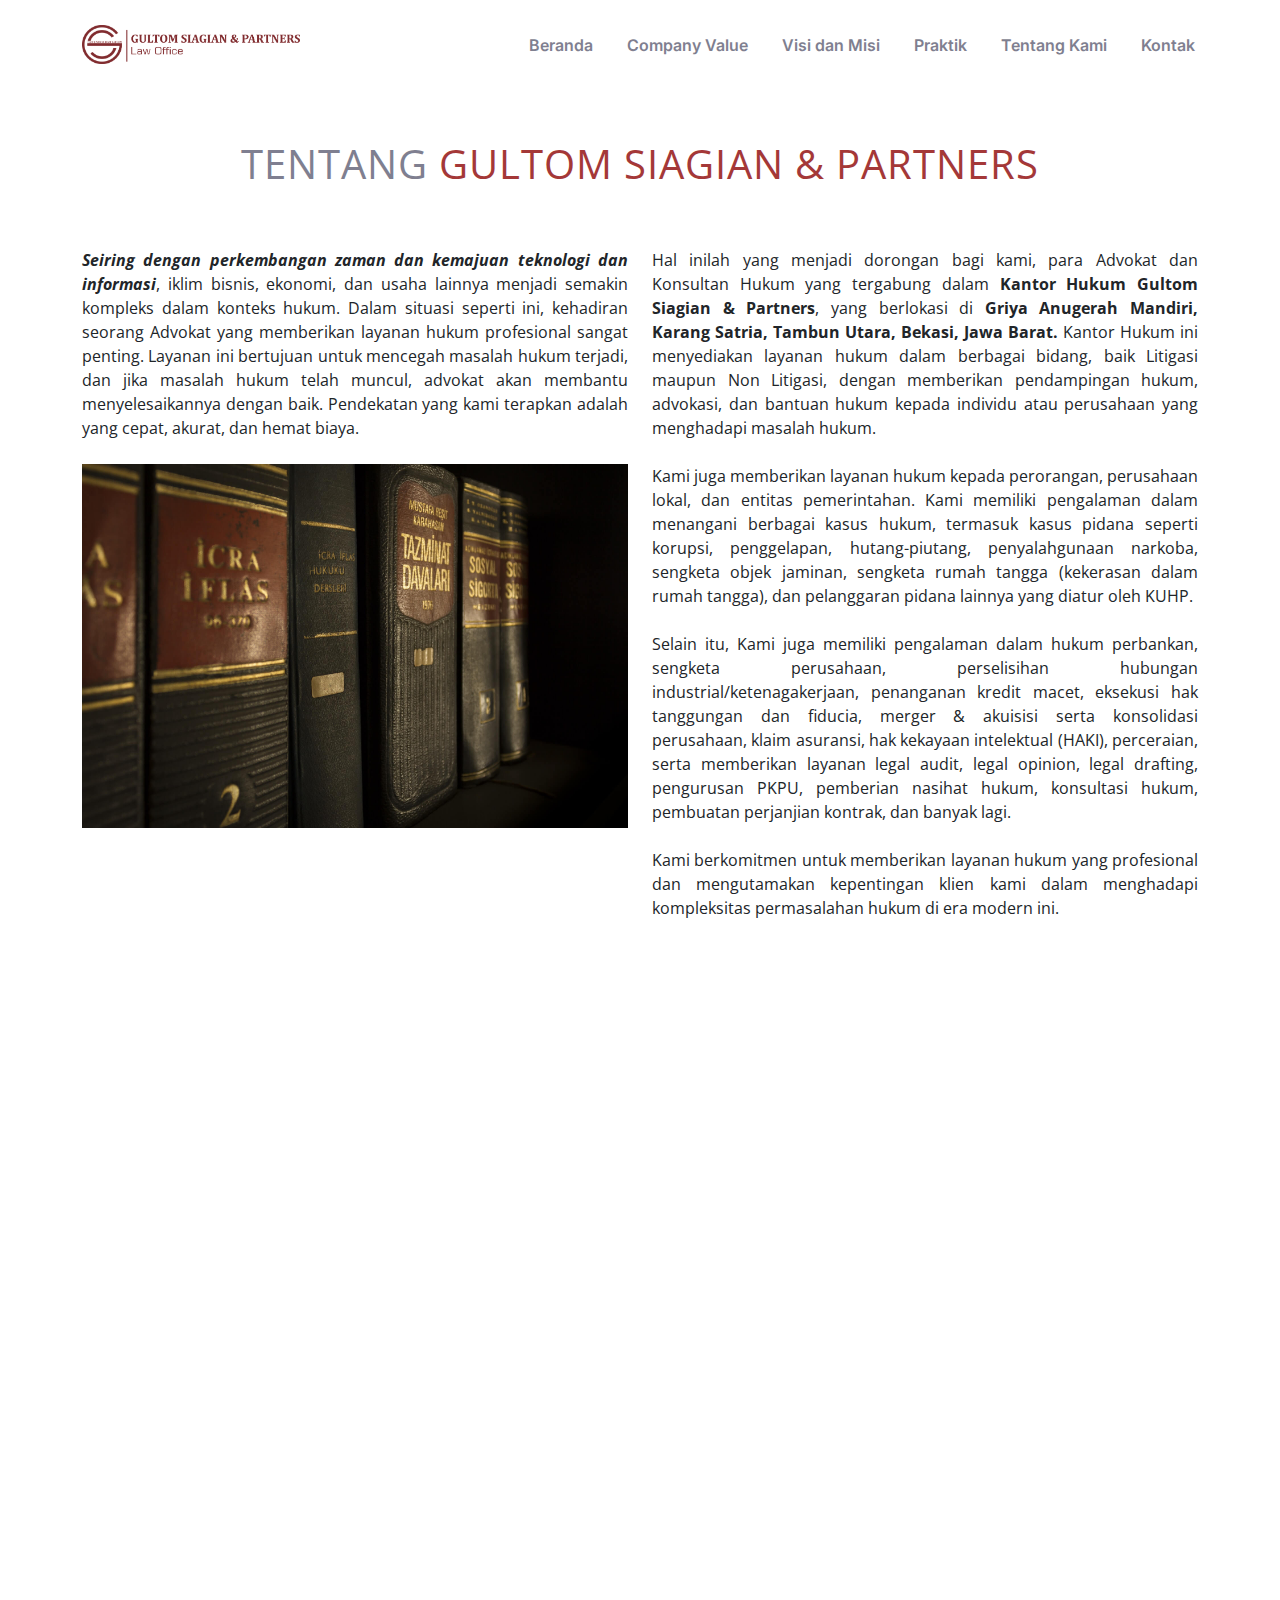
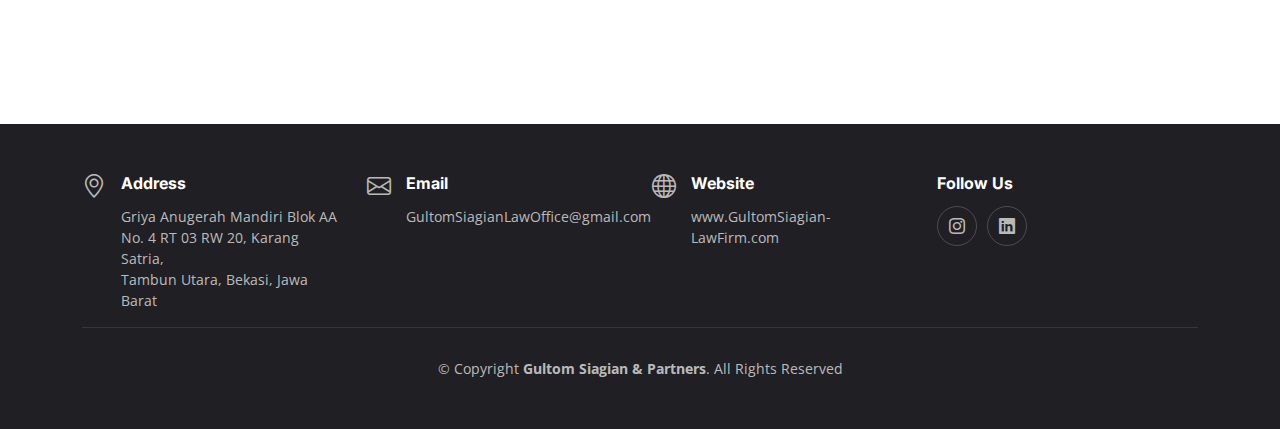
==== commit 2eee5caa: "3rd 10nov2023" ====
--- a/about.html
+++ b/about.html
@@ -89,7 +89,7 @@
           <div class="row text-justify">
             <div class="col-lg-6">
               <p>
-                Seiring dengan perkembangan zaman dan kemajuan teknologi dan informasi, iklim bisnis, ekonomi, dan usaha lainnya menjadi semakin kompleks dalam konteks hukum. Dalam situasi seperti ini, kehadiran seorang Advokat yang memberikan layanan hukum profesional sangat penting. Layanan ini bertujuan untuk mencegah masalah hukum terjadi, dan jika masalah hukum telah muncul, advokat akan membantu menyelesaikannya dengan baik. Pendekatan yang kami terapkan adalah yang cepat, akurat, dan hemat biaya.
+                <strong><i>Seiring dengan perkembangan zaman dan kemajuan teknologi dan informasi</i></strong>, iklim bisnis, ekonomi, dan usaha lainnya menjadi semakin kompleks dalam konteks hukum. Dalam situasi seperti ini, kehadiran seorang Advokat yang memberikan layanan hukum profesional sangat penting. Layanan ini bertujuan untuk mencegah masalah hukum terjadi, dan jika masalah hukum telah muncul, advokat akan membantu menyelesaikannya dengan baik. Pendekatan yang kami terapkan adalah yang cepat, akurat, dan hemat biaya.
               </p>
               </br>
               <img src="./assets/img/About.jpeg" class="img-fluid" alt="" />
@@ -119,7 +119,7 @@
             </div>
             <div class="col-lg-6">
               <p>
-              <strong>Kantor Hukum Gultom Siagian & Partners</strong> merupakan Firma Hukum yang menjunjung tinggi Kualitas Layanan Hukum guna membela kepentingan Klien atas persoalan hukum yang dihadapi dengan berpegang teguh pada nilai-nilai filosofi keadilan, kepastian dan kemanfaatan Hukum.
+              <strong><i>Kantor Hukum Gultom Siagian & Partners</i></strong> merupakan Firma Hukum yang menjunjung tinggi Kualitas Layanan Hukum guna membela kepentingan Klien atas persoalan hukum yang dihadapi dengan berpegang teguh pada nilai-nilai filosofi keadilan, kepastian dan kemanfaatan Hukum.
               </br>
               </br>
                 Berdasarkan prinsip-prinsip filosofi tersebut, kami berupaya untuk memberikan layanan jasa hukum terbaik demi kepentingan klien kami. Kami menawarkan layanan hukum preventif (pencegahan) dan layanan hukum represif (pengendalian) sesuai dengan berbagai alternatif solusi yang sesuai dengan peraturan perundang-undangan yang berlaku, serta teori dan prinsip hukum yang berlaku, baik pada tingkat lokal, nasional, maupun internasional.
--- a/assets/css/main.css
+++ b/assets/css/main.css
@@ -608,7 +608,6 @@
 }
 
 
-
 /*--------------------------------------------------------------
 # Why Us Section
 --------------------------------------------------------------*/
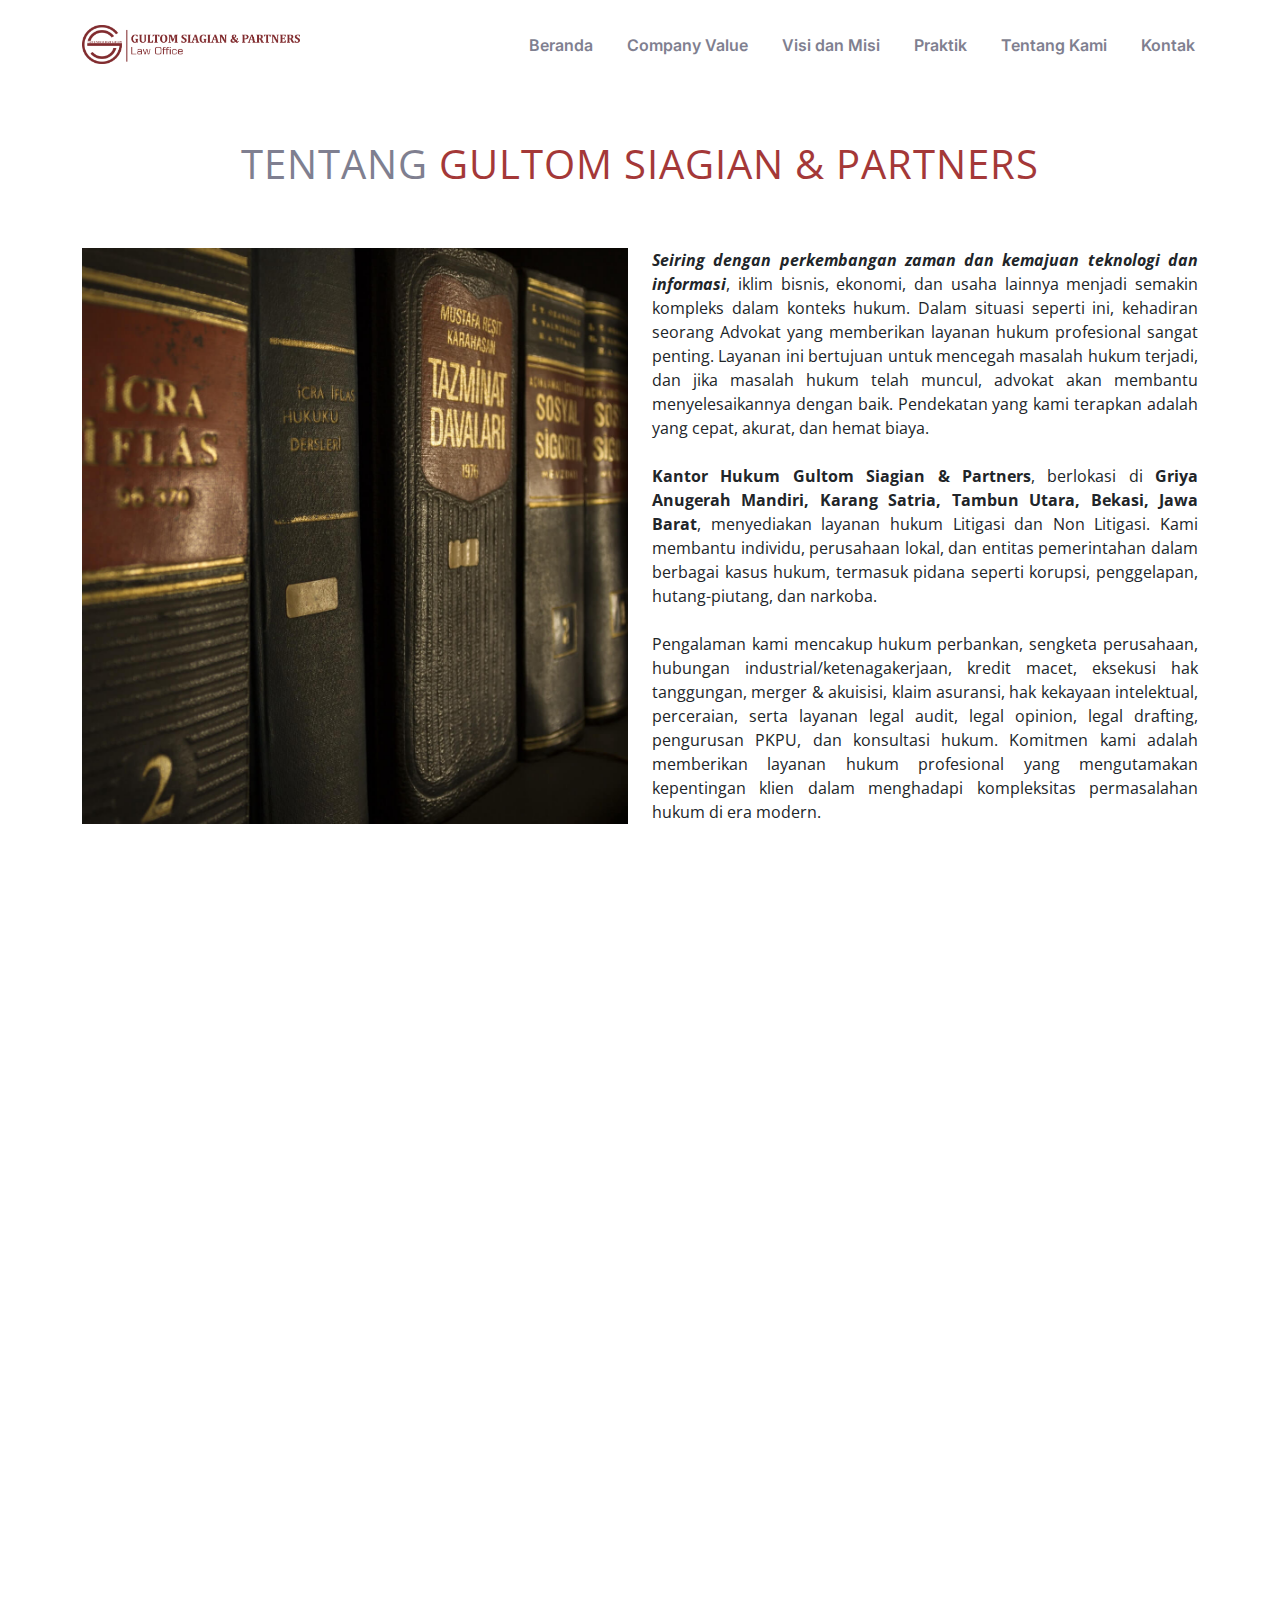
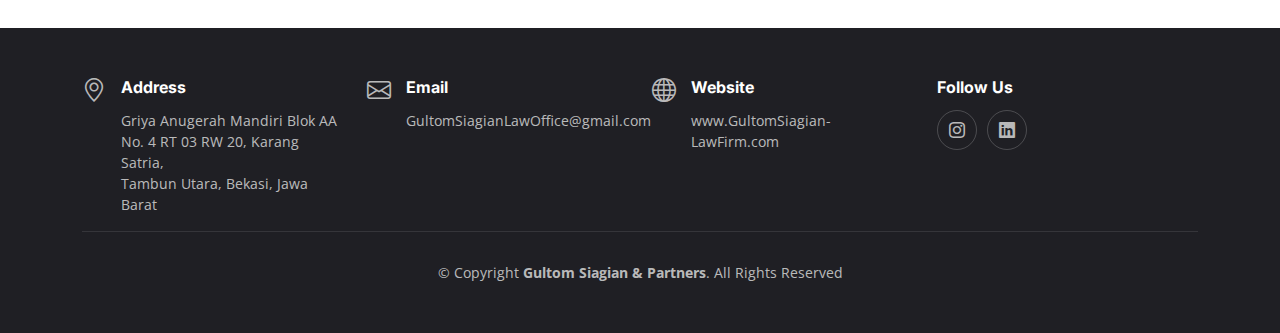
==== commit 1315ee07: "1st 11nov2023" ====
--- a/about.html
+++ b/about.html
@@ -88,24 +88,17 @@
           </div>
           <div class="row text-justify">
             <div class="col-lg-6">
+              <img src="./assets/img/About.jpeg" class="img-fluid" alt="" />
+            </div>
+            <div class="col-lg-6">
               <p>
                 <strong><i>Seiring dengan perkembangan zaman dan kemajuan teknologi dan informasi</i></strong>, iklim bisnis, ekonomi, dan usaha lainnya menjadi semakin kompleks dalam konteks hukum. Dalam situasi seperti ini, kehadiran seorang Advokat yang memberikan layanan hukum profesional sangat penting. Layanan ini bertujuan untuk mencegah masalah hukum terjadi, dan jika masalah hukum telah muncul, advokat akan membantu menyelesaikannya dengan baik. Pendekatan yang kami terapkan adalah yang cepat, akurat, dan hemat biaya.
-              </p>
-              </br>
-              <img src="./assets/img/About.jpeg" class="img-fluid" alt="" />
-            </div>
-            <div class="col-lg-6">
-              <p>
-                Hal inilah yang menjadi dorongan bagi kami, para Advokat dan Konsultan Hukum yang tergabung dalam <strong>Kantor Hukum Gultom Siagian & Partners</strong>, yang berlokasi di <strong>Griya Anugerah Mandiri, Karang Satria, Tambun Utara, Bekasi, Jawa Barat.</strong> Kantor Hukum ini menyediakan layanan hukum dalam berbagai bidang, baik Litigasi maupun Non Litigasi, dengan memberikan pendampingan hukum, advokasi, dan bantuan hukum kepada individu atau perusahaan yang menghadapi masalah hukum.
-              </br>
-              </br>
-                Kami juga memberikan layanan hukum kepada perorangan, perusahaan lokal, dan entitas pemerintahan. Kami memiliki pengalaman dalam menangani berbagai kasus hukum, termasuk kasus pidana seperti korupsi, penggelapan, hutang-piutang, penyalahgunaan narkoba, sengketa objek jaminan, sengketa rumah tangga (kekerasan dalam rumah tangga), dan pelanggaran pidana lainnya yang diatur oleh KUHP.
-              </br>
-              </br>
-                Selain itu, Kami juga memiliki pengalaman dalam hukum perbankan, sengketa perusahaan, perselisihan hubungan industrial/ketenagakerjaan, penanganan kredit macet, eksekusi hak tanggungan dan fiducia, merger & akuisisi serta konsolidasi perusahaan, klaim asuransi, hak kekayaan intelektual (HAKI), perceraian, serta memberikan layanan legal audit, legal opinion, legal drafting, pengurusan PKPU, pemberian nasihat hukum, konsultasi hukum, pembuatan perjanjian kontrak, dan banyak lagi.
-              </br>
-              </br>
-                Kami berkomitmen untuk memberikan layanan hukum yang profesional dan mengutamakan kepentingan klien kami dalam menghadapi kompleksitas permasalahan hukum di era modern ini.
+              </br>
+              </br>
+              <strong>Kantor Hukum Gultom Siagian & Partners</strong>, berlokasi di <strong>Griya Anugerah Mandiri, Karang Satria, Tambun Utara, Bekasi, Jawa Barat</strong>, menyediakan layanan hukum Litigasi dan Non Litigasi. Kami membantu individu, perusahaan lokal, dan entitas pemerintahan dalam berbagai kasus hukum, termasuk pidana seperti korupsi, penggelapan, hutang-piutang, dan narkoba.
+              </br>
+              </br>
+              Pengalaman kami mencakup hukum perbankan, sengketa perusahaan, hubungan industrial/ketenagakerjaan, kredit macet, eksekusi hak tanggungan, merger & akuisisi, klaim asuransi, hak kekayaan intelektual, perceraian, serta layanan legal audit, legal opinion, legal drafting, pengurusan PKPU, dan konsultasi hukum. Komitmen kami adalah memberikan layanan hukum profesional yang mengutamakan kepentingan klien dalam menghadapi kompleksitas permasalahan hukum di era modern.
               </p>
             </div>
           </div>
--- a/assets/css/main.css
+++ b/assets/css/main.css
@@ -584,11 +584,13 @@
   margin-top: 0;
 }
 
+.about .row,
 .about2 .row {
   display: flex;
   align-items: stretch;
 }
 
+.about img,
 .about2 img {
   width: 100%;
   height: 100%;
@@ -601,12 +603,6 @@
     height: auto;
   }
 }
-
-.about2 p {
-  margin-bottom: 0; /* Menghapus margin bawah pada paragraf */
-  padding-bottom: 0;
-}
-
 
 /*--------------------------------------------------------------
 # Why Us Section
